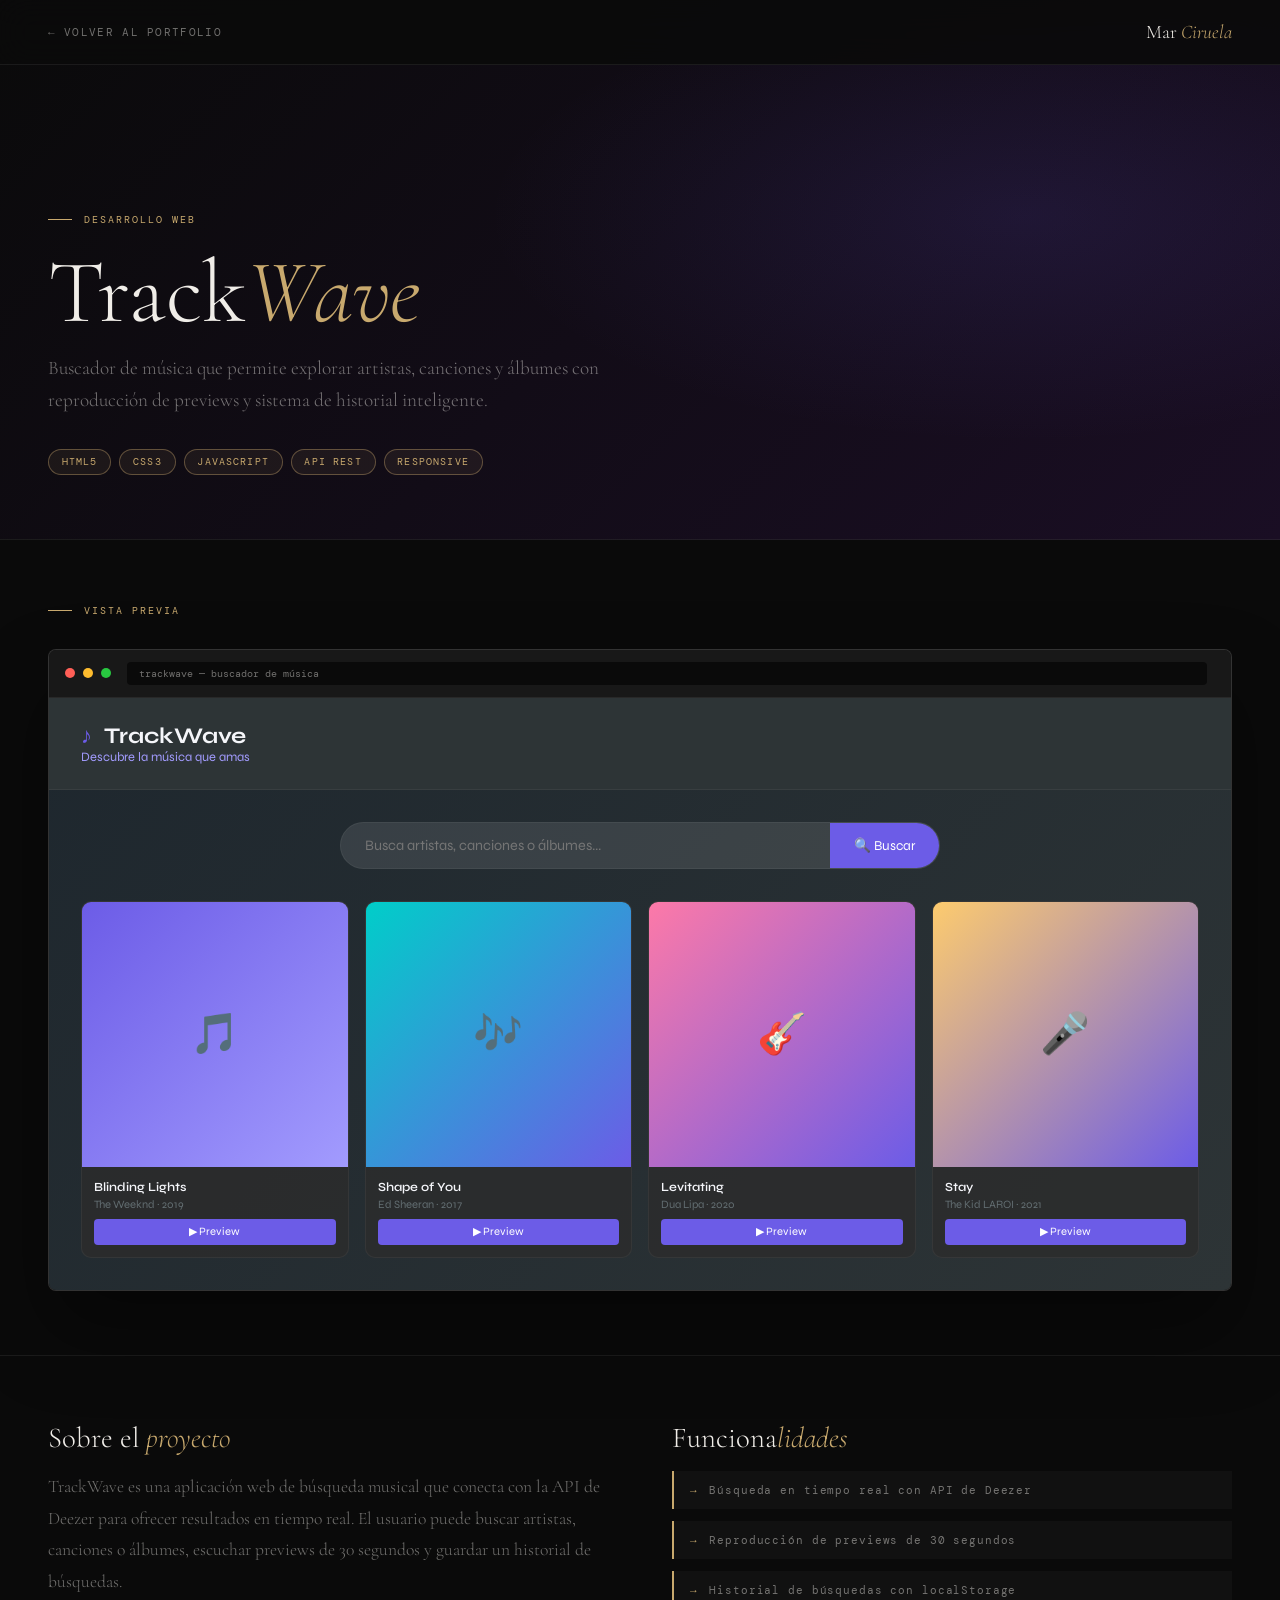
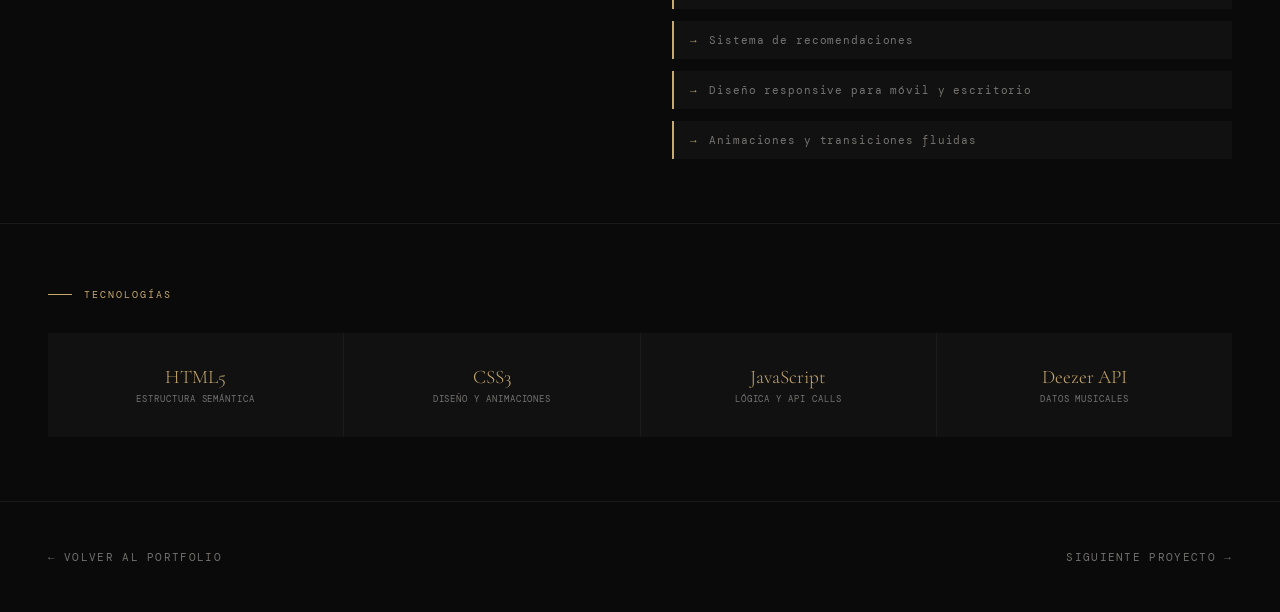
==== proyectos/buscador-musica.html @ 7651382b "Proyectos de desarrollo web añadidos" ====
<!DOCTYPE html>
<html lang="es">
<head>
  <meta charset="UTF-8">
  <meta name="viewport" content="width=device-width, initial-scale=1.0">
  <title>TrackWave — Mar Ciruela</title>
  <link href="https://fonts.googleapis.com/css2?family=Cormorant+Garamond:ital,wght@0,300;1,300;1,400&family=DM+Mono:wght@300;400&family=Syne:wght@400;700&display=swap" rel="stylesheet">
  <link rel="icon" type="image/svg+xml" href="../assets/logo/logo-main.svg">
  <style>
    *, *::before, *::after { margin: 0; padding: 0; box-sizing: border-box; }
    :root {
      --bg: #0a0a0a; --bg2: #111111; --bg3: #181818;
      --border: rgba(255,255,255,0.07); --border2: rgba(255,255,255,0.14);
      --text: #f0ede8; --muted: rgba(240,237,232,0.45);
      --accent: #c8a96e; --accent2: #e8d5b0;
      --font-display: 'Syne', sans-serif;
      --font-serif: 'Cormorant Garamond', serif;
      --font-mono: 'DM Mono', monospace;
    }
    body { background: var(--bg); color: var(--text); font-family: var(--font-display); }

    /* NAV */
    nav {
      position: fixed; top: 0; left: 0; right: 0; z-index: 100;
      display: flex; align-items: center; justify-content: space-between;
      padding: 1.25rem 3rem;
      border-bottom: 0.5px solid var(--border);
      background: rgba(10,10,10,0.9);
      backdrop-filter: blur(16px);
    }
    .nav-back {
      font-family: var(--font-mono); font-size: 0.68rem; letter-spacing: 0.12em;
      text-transform: uppercase; color: var(--muted); text-decoration: none;
      display: flex; align-items: center; gap: 0.5rem; transition: color 0.2s;
    }
    .nav-back:hover { color: var(--accent); }
    .nav-logo { font-family: var(--font-serif); font-size: 1.2rem; font-weight: 300; color: var(--text); }
    .nav-logo span { color: var(--accent); font-style: italic; }

    /* HERO PROYECTO */
    .project-hero {
      min-height: 60vh; display: flex; flex-direction: column; justify-content: flex-end;
      padding: 8rem 3rem 4rem;
      background: linear-gradient(135deg, #0a0a0a 0%, #1a0e24 100%);
      border-bottom: 0.5px solid var(--border);
      position: relative; overflow: hidden;
    }
    .project-hero::before {
      content: '';
      position: absolute; inset: 0;
      background: radial-gradient(ellipse 60% 60% at 80% 40%, rgba(108,92,231,0.12) 0%, transparent 70%);
    }
    .project-cat {
      font-family: var(--font-mono); font-size: 0.62rem; letter-spacing: 0.2em;
      text-transform: uppercase; color: var(--accent);
      display: flex; align-items: center; gap: 0.75rem; margin-bottom: 1.5rem;
    }
    .project-cat::before { content: ''; display: block; width: 24px; height: 1px; background: var(--accent); }
    .project-title {
      font-family: var(--font-serif); font-size: clamp(3rem, 7vw, 6rem);
      font-weight: 300; line-height: 0.95; margin-bottom: 1rem;
    }
    .project-title em { font-style: italic; color: var(--accent); }
    .project-desc {
      font-family: var(--font-serif); font-size: 1.2rem; font-weight: 300;
      color: var(--muted); max-width: 600px; line-height: 1.7; margin-bottom: 2rem;
    }
    .project-tags { display: flex; flex-wrap: wrap; gap: 0.5rem; }
    .tag {
      font-family: var(--font-mono); font-size: 0.6rem; letter-spacing: 0.12em;
      text-transform: uppercase; color: var(--accent);
      border: 0.5px solid rgba(200,169,110,0.4); background: rgba(200,169,110,0.08);
      padding: 0.35rem 0.8rem; border-radius: 100px;
    }

    /* PREVIEW */
    .project-preview {
      padding: 4rem 3rem;
      border-bottom: 0.5px solid var(--border);
    }
    .section-label {
      font-family: var(--font-mono); font-size: 0.62rem; letter-spacing: 0.2em;
      text-transform: uppercase; color: var(--accent);
      display: flex; align-items: center; gap: 0.75rem; margin-bottom: 2rem;
    }
    .section-label::before { content: ''; display: block; width: 24px; height: 1px; background: var(--accent); }

    .browser-frame {
      background: var(--bg2); border: 0.5px solid var(--border2); border-radius: 8px;
      overflow: hidden; box-shadow: 0 40px 80px rgba(0,0,0,0.4);
    }
    .browser-bar {
      background: var(--bg3); padding: 0.75rem 1rem;
      display: flex; align-items: center; gap: 0.5rem;
      border-bottom: 0.5px solid var(--border);
    }
    .browser-dot { width: 10px; height: 10px; border-radius: 50%; }
    .browser-dot:nth-child(1) { background: #ff5f57; }
    .browser-dot:nth-child(2) { background: #febc2e; }
    .browser-dot:nth-child(3) { background: #28c840; }
    .browser-url {
      flex: 1; background: var(--bg); border-radius: 4px;
      padding: 0.3rem 0.75rem; margin: 0 0.5rem;
      font-family: var(--font-mono); font-size: 0.62rem; color: var(--muted);
    }
    .browser-content {
      width: 100%; aspect-ratio: 16/9; border: none;
      background: #1e272e;
    }

    /* MOCKUP VISUAL cuando no hay iframe */
    .mockup {
      width: 100%; min-height: 400px;
      background: linear-gradient(135deg, #1e272e 0%, #2d3436 100%);
      display: flex; flex-direction: column;
    }
    .mockup-header {
      background: #2d3436; padding: 1.5rem 2rem;
      display: flex; align-items: center; justify-content: space-between;
      border-bottom: 1px solid rgba(255,255,255,0.05);
    }
    .mockup-logo { font-size: 1.4rem; font-weight: 700; color: #f5f6fa; font-family: 'Syne', sans-serif; }
    .mockup-logo span { color: #6c5ce7; margin-right: 0.5rem; }
    .mockup-subtitle { font-size: 0.8rem; color: #a29bfe; }
    .mockup-search {
      padding: 2rem; display: flex; justify-content: center;
    }
    .mockup-search-box {
      display: flex; width: 100%; max-width: 600px;
      background: rgba(255,255,255,0.1); border-radius: 50px;
      overflow: hidden; border: 1px solid rgba(255,255,255,0.05);
    }
    .mockup-input {
      flex: 1; padding: 0.875rem 1.5rem; background: transparent;
      border: none; color: #f5f6fa; font-family: 'Syne', sans-serif; font-size: 0.9rem;
    }
    .mockup-btn {
      padding: 0 1.5rem; background: #6c5ce7; color: white;
      border: none; font-size: 0.85rem; font-family: 'Syne', sans-serif;
    }
    .mockup-grid {
      padding: 0 2rem 2rem;
      display: grid; grid-template-columns: repeat(4, 1fr); gap: 1rem;
    }
    .mockup-card {
      background: rgba(44,44,44,0.8); border-radius: 10px; overflow: hidden;
      border: 1px solid rgba(255,255,255,0.05);
    }
    .mockup-card-img {
      width: 100%; aspect-ratio: 1; display: flex; align-items: center;
      justify-content: center; font-size: 2.5rem;
    }
    .mockup-card-info { padding: 0.75rem; }
    .mockup-card-title { font-size: 0.78rem; color: #f5f6fa; font-weight: 600; margin-bottom: 0.25rem; font-family: 'Syne', sans-serif; }
    .mockup-card-sub { font-size: 0.7rem; color: #636e72; margin-bottom: 0.5rem; font-family: 'Syne', sans-serif; }
    .mockup-card-btn {
      width: 100%; padding: 0.4rem; background: #6c5ce7; color: white;
      border: none; border-radius: 4px; font-size: 0.7rem; font-family: 'Syne', sans-serif;
    }

    /* INFO */
    .project-info { padding: 4rem 3rem; display: grid; grid-template-columns: 1fr 1fr; gap: 4rem; border-bottom: 0.5px solid var(--border); }
    .info-block h3 { font-family: var(--font-serif); font-size: 1.8rem; font-weight: 300; margin-bottom: 1rem; }
    .info-block h3 em { font-style: italic; color: var(--accent); }
    .info-block p { font-family: var(--font-serif); font-size: 1.1rem; font-weight: 300; color: var(--muted); line-height: 1.8; }
    .features { list-style: none; display: flex; flex-direction: column; gap: 0.75rem; }
    .features li {
      font-family: var(--font-mono); font-size: 0.68rem; letter-spacing: 0.08em;
      color: var(--muted); padding: 0.75rem 1rem;
      background: var(--bg2); border-left: 2px solid var(--accent);
      display: flex; align-items: center; gap: 0.75rem;
    }
    .features li::before { content: '→'; color: var(--accent); }

    /* TECH STACK */
    .tech-stack { padding: 4rem 3rem; border-bottom: 0.5px solid var(--border); }
    .tech-grid { display: grid; grid-template-columns: repeat(4, 1fr); gap: 1px; background: var(--border); margin-top: 2rem; }
    .tech-cell { background: var(--bg2); padding: 2rem; text-align: center; }
    .tech-name { font-family: var(--font-serif); font-size: 1.2rem; font-weight: 300; color: var(--accent); margin-bottom: 0.25rem; }
    .tech-desc { font-family: var(--font-mono); font-size: 0.58rem; letter-spacing: 0.1em; text-transform: uppercase; color: var(--muted); }

    /* FOOTER NAV */
    .project-nav { padding: 3rem; display: flex; justify-content: space-between; align-items: center; }
    .project-nav a {
      font-family: var(--font-mono); font-size: 0.68rem; letter-spacing: 0.12em;
      text-transform: uppercase; color: var(--muted); text-decoration: none;
      display: flex; align-items: center; gap: 0.5rem; transition: color 0.2s;
    }
    .project-nav a:hover { color: var(--accent); }

    @media (max-width: 768px) {
      nav { padding: 1rem 1.5rem; }
      .project-hero, .project-preview, .project-info, .tech-stack { padding: 4rem 1.5rem; }
      .project-info { grid-template-columns: 1fr; gap: 2rem; }
      .tech-grid { grid-template-columns: repeat(2, 1fr); }
      .mockup-grid { grid-template-columns: repeat(2, 1fr); }
      .project-nav { padding: 2rem 1.5rem; }
    }
  </style>
</head>
<body>

<nav>
  <a href="../index.html#portfolio" class="nav-back">← Volver al portfolio</a>
  <div class="nav-logo">Mar <span>Ciruela</span></div>
</nav>

<section class="project-hero">
  <div class="project-cat">Desarrollo web</div>
  <h1 class="project-title">Track<em>Wave</em></h1>
  <p class="project-desc">Buscador de música que permite explorar artistas, canciones y álbumes con reproducción de previews y sistema de historial inteligente.</p>
  <div class="project-tags">
    <span class="tag">HTML5</span>
    <span class="tag">CSS3</span>
    <span class="tag">JavaScript</span>
    <span class="tag">API REST</span>
    <span class="tag">Responsive</span>
  </div>
</section>

<section class="project-preview">
  <div class="section-label">Vista previa</div>
  <div class="browser-frame">
    <div class="browser-bar">
      <div class="browser-dot"></div>
      <div class="browser-dot"></div>
      <div class="browser-dot"></div>
      <div class="browser-url">trackwave — buscador de música</div>
    </div>
    <div class="mockup">
      <div class="mockup-header">
        <div>
          <div class="mockup-logo"><span>♪</span> TrackWave</div>
          <div class="mockup-subtitle">Descubre la música que amas</div>
        </div>
      </div>
      <div class="mockup-search">
        <div class="mockup-search-box">
          <input class="mockup-input" placeholder="Busca artistas, canciones o álbumes..." readonly>
          <button class="mockup-btn">🔍 Buscar</button>
        </div>
      </div>
      <div class="mockup-grid">
        <div class="mockup-card">
          <div class="mockup-card-img" style="background:linear-gradient(135deg,#6c5ce7,#a29bfe)">🎵</div>
          <div class="mockup-card-info">
            <div class="mockup-card-title">Blinding Lights</div>
            <div class="mockup-card-sub">The Weeknd · 2019</div>
            <button class="mockup-card-btn">▶ Preview</button>
          </div>
        </div>
        <div class="mockup-card">
          <div class="mockup-card-img" style="background:linear-gradient(135deg,#00cec9,#6c5ce7)">🎶</div>
          <div class="mockup-card-info">
            <div class="mockup-card-title">Shape of You</div>
            <div class="mockup-card-sub">Ed Sheeran · 2017</div>
            <button class="mockup-card-btn">▶ Preview</button>
          </div>
        </div>
        <div class="mockup-card">
          <div class="mockup-card-img" style="background:linear-gradient(135deg,#fd79a8,#6c5ce7)">🎸</div>
          <div class="mockup-card-info">
            <div class="mockup-card-title">Levitating</div>
            <div class="mockup-card-sub">Dua Lipa · 2020</div>
            <button class="mockup-card-btn">▶ Preview</button>
          </div>
        </div>
        <div class="mockup-card">
          <div class="mockup-card-img" style="background:linear-gradient(135deg,#fdcb6e,#6c5ce7)">🎤</div>
          <div class="mockup-card-info">
            <div class="mockup-card-title">Stay</div>
            <div class="mockup-card-sub">The Kid LAROI · 2021</div>
            <button class="mockup-card-btn">▶ Preview</button>
          </div>
        </div>
      </div>
    </div>
  </div>
</section>

<section class="project-info">
  <div class="info-block">
    <h3>Sobre el <em>proyecto</em></h3>
    <p>TrackWave es una aplicación web de búsqueda musical que conecta con la API de Deezer para ofrecer resultados en tiempo real. El usuario puede buscar artistas, canciones o álbumes, escuchar previews de 30 segundos y guardar un historial de búsquedas.</p>
  </div>
  <div class="info-block">
    <h3>Funciona<em>lidades</em></h3>
    <ul class="features">
      <li>Búsqueda en tiempo real con API de Deezer</li>
      <li>Reproducción de previews de 30 segundos</li>
      <li>Historial de búsquedas con localStorage</li>
      <li>Sistema de recomendaciones</li>
      <li>Diseño responsive para móvil y escritorio</li>
      <li>Animaciones y transiciones fluidas</li>
    </ul>
  </div>
</section>

<section class="tech-stack">
  <div class="section-label">Tecnologías</div>
  <div class="tech-grid">
    <div class="tech-cell">
      <div class="tech-name">HTML5</div>
      <div class="tech-desc">Estructura semántica</div>
    </div>
    <div class="tech-cell">
      <div class="tech-name">CSS3</div>
      <div class="tech-desc">Diseño y animaciones</div>
    </div>
    <div class="tech-cell">
      <div class="tech-name">JavaScript</div>
      <div class="tech-desc">Lógica y API calls</div>
    </div>
    <div class="tech-cell">
      <div class="tech-name">Deezer API</div>
      <div class="tech-desc">Datos musicales</div>
    </div>
  </div>
</section>

<div class="project-nav">
  <a href="../index.html#portfolio">← Volver al portfolio</a>
  <a href="ecommerce-reposteria.html">Siguiente proyecto →</a>
</div>

</body>
</html>
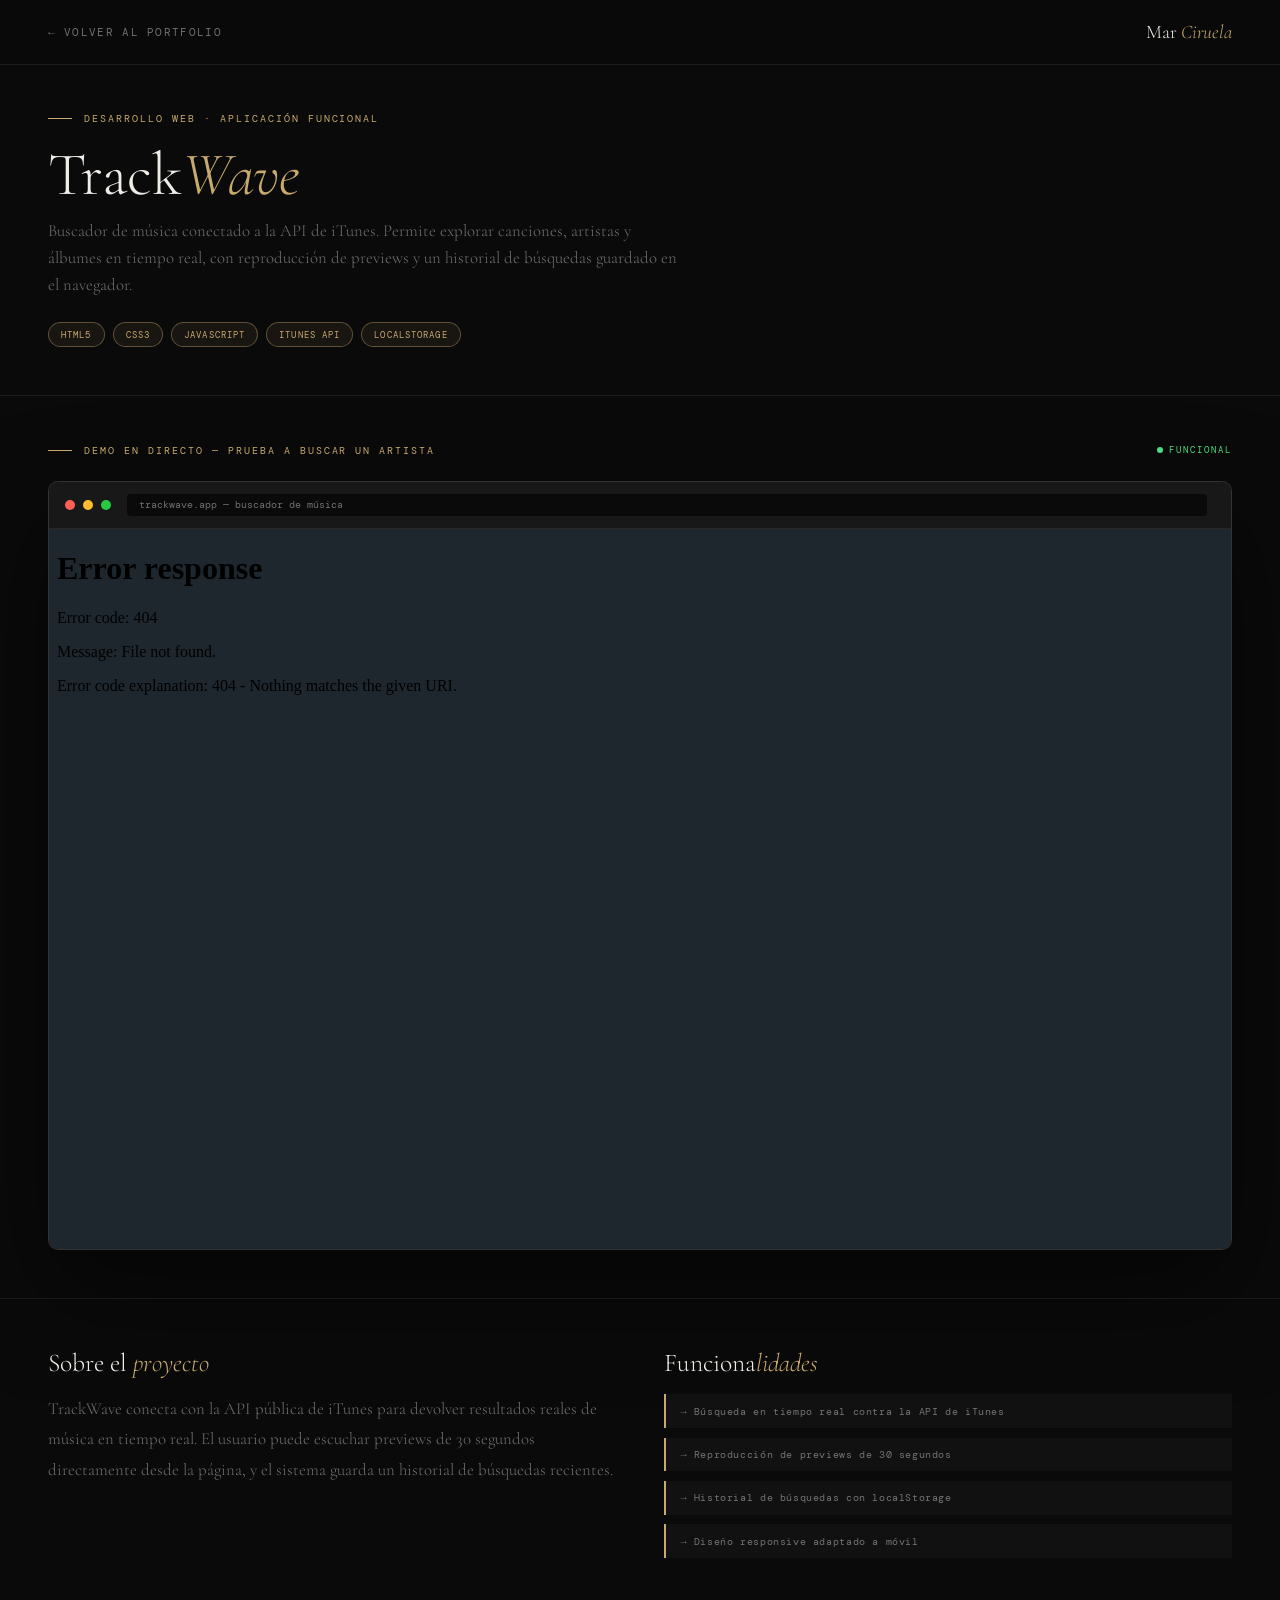
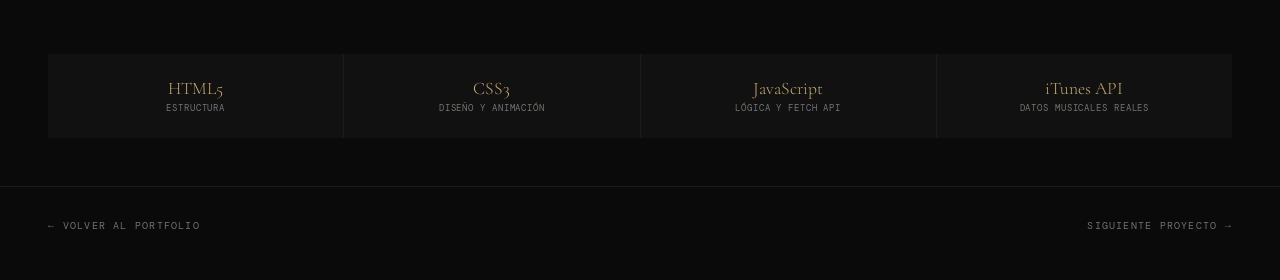
==== commit fa9a34cf: "Interfaces reales de Cine Montecastelo y Minigranja" ====
--- a/proyectos/buscador-musica.html
+++ b/proyectos/buscador-musica.html
@@ -18,183 +18,64 @@
       --font-mono: 'DM Mono', monospace;
     }
     body { background: var(--bg); color: var(--text); font-family: var(--font-display); }
-
-    /* NAV */
-    nav {
-      position: fixed; top: 0; left: 0; right: 0; z-index: 100;
-      display: flex; align-items: center; justify-content: space-between;
-      padding: 1.25rem 3rem;
-      border-bottom: 0.5px solid var(--border);
-      background: rgba(10,10,10,0.9);
-      backdrop-filter: blur(16px);
-    }
-    .nav-back {
-      font-family: var(--font-mono); font-size: 0.68rem; letter-spacing: 0.12em;
-      text-transform: uppercase; color: var(--muted); text-decoration: none;
-      display: flex; align-items: center; gap: 0.5rem; transition: color 0.2s;
-    }
+    nav { position: fixed; top: 0; left: 0; right: 0; z-index: 100; display: flex; align-items: center; justify-content: space-between; padding: 1.25rem 3rem; border-bottom: 0.5px solid var(--border); background: rgba(10,10,10,0.92); backdrop-filter: blur(16px); }
+    .nav-back { font-family: var(--font-mono); font-size: 0.68rem; letter-spacing: 0.12em; text-transform: uppercase; color: var(--muted); text-decoration: none; display: flex; align-items: center; gap: 0.5rem; transition: color 0.2s; }
     .nav-back:hover { color: var(--accent); }
     .nav-logo { font-family: var(--font-serif); font-size: 1.2rem; font-weight: 300; color: var(--text); }
     .nav-logo span { color: var(--accent); font-style: italic; }
 
-    /* HERO PROYECTO */
-    .project-hero {
-      min-height: 60vh; display: flex; flex-direction: column; justify-content: flex-end;
-      padding: 8rem 3rem 4rem;
-      background: linear-gradient(135deg, #0a0a0a 0%, #1a0e24 100%);
-      border-bottom: 0.5px solid var(--border);
-      position: relative; overflow: hidden;
-    }
-    .project-hero::before {
-      content: '';
-      position: absolute; inset: 0;
-      background: radial-gradient(ellipse 60% 60% at 80% 40%, rgba(108,92,231,0.12) 0%, transparent 70%);
-    }
-    .project-cat {
-      font-family: var(--font-mono); font-size: 0.62rem; letter-spacing: 0.2em;
-      text-transform: uppercase; color: var(--accent);
-      display: flex; align-items: center; gap: 0.75rem; margin-bottom: 1.5rem;
-    }
+    .project-hero { padding: 7rem 3rem 3rem; border-bottom: 0.5px solid var(--border); }
+    .project-cat { font-family: var(--font-mono); font-size: 0.62rem; letter-spacing: 0.2em; text-transform: uppercase; color: var(--accent); display: flex; align-items: center; gap: 0.75rem; margin-bottom: 1.25rem; }
     .project-cat::before { content: ''; display: block; width: 24px; height: 1px; background: var(--accent); }
-    .project-title {
-      font-family: var(--font-serif); font-size: clamp(3rem, 7vw, 6rem);
-      font-weight: 300; line-height: 0.95; margin-bottom: 1rem;
-    }
+    .project-title { font-family: var(--font-serif); font-size: clamp(2.2rem, 5vw, 3.8rem); font-weight: 300; line-height: 1; margin-bottom: 0.75rem; }
     .project-title em { font-style: italic; color: var(--accent); }
-    .project-desc {
-      font-family: var(--font-serif); font-size: 1.2rem; font-weight: 300;
-      color: var(--muted); max-width: 600px; line-height: 1.7; margin-bottom: 2rem;
-    }
+    .project-desc { font-family: var(--font-serif); font-size: 1.05rem; font-weight: 300; color: var(--muted); max-width: 640px; line-height: 1.6; margin-bottom: 1.5rem; }
     .project-tags { display: flex; flex-wrap: wrap; gap: 0.5rem; }
-    .tag {
-      font-family: var(--font-mono); font-size: 0.6rem; letter-spacing: 0.12em;
-      text-transform: uppercase; color: var(--accent);
-      border: 0.5px solid rgba(200,169,110,0.4); background: rgba(200,169,110,0.08);
-      padding: 0.35rem 0.8rem; border-radius: 100px;
-    }
+    .tag { font-family: var(--font-mono); font-size: 0.58rem; letter-spacing: 0.12em; text-transform: uppercase; color: var(--accent); border: 0.5px solid rgba(200,169,110,0.4); background: rgba(200,169,110,0.08); padding: 0.32rem 0.75rem; border-radius: 100px; }
 
-    /* PREVIEW */
-    .project-preview {
-      padding: 4rem 3rem;
-      border-bottom: 0.5px solid var(--border);
-    }
-    .section-label {
-      font-family: var(--font-mono); font-size: 0.62rem; letter-spacing: 0.2em;
-      text-transform: uppercase; color: var(--accent);
-      display: flex; align-items: center; gap: 0.75rem; margin-bottom: 2rem;
-    }
-    .section-label::before { content: ''; display: block; width: 24px; height: 1px; background: var(--accent); }
+    .demo-section { padding: 3rem; }
+    .section-label { font-family: var(--font-mono); font-size: 0.62rem; letter-spacing: 0.2em; text-transform: uppercase; color: var(--accent); display: flex; align-items: center; justify-content: space-between; margin-bottom: 1.5rem; }
+    .section-label-text { display: flex; align-items: center; gap: 0.75rem; }
+    .section-label-text::before { content: ''; display: block; width: 24px; height: 1px; background: var(--accent); }
+    .live-badge { display: flex; align-items: center; gap: 0.4rem; font-size: 0.58rem; color: #4ade80; }
+    .live-dot { width: 6px; height: 6px; border-radius: 50%; background: #4ade80; animation: pulse 2s infinite; }
+    @keyframes pulse { 0%,100% { opacity: 1; } 50% { opacity: 0.3; } }
 
-    .browser-frame {
-      background: var(--bg2); border: 0.5px solid var(--border2); border-radius: 8px;
-      overflow: hidden; box-shadow: 0 40px 80px rgba(0,0,0,0.4);
-    }
-    .browser-bar {
-      background: var(--bg3); padding: 0.75rem 1rem;
-      display: flex; align-items: center; gap: 0.5rem;
-      border-bottom: 0.5px solid var(--border);
-    }
+    .browser-frame { background: var(--bg2); border: 0.5px solid var(--border2); border-radius: 10px; overflow: hidden; box-shadow: 0 40px 100px rgba(0,0,0,0.5); }
+    .browser-bar { background: var(--bg3); padding: 0.75rem 1rem; display: flex; align-items: center; gap: 0.5rem; border-bottom: 0.5px solid var(--border); }
     .browser-dot { width: 10px; height: 10px; border-radius: 50%; }
     .browser-dot:nth-child(1) { background: #ff5f57; }
     .browser-dot:nth-child(2) { background: #febc2e; }
     .browser-dot:nth-child(3) { background: #28c840; }
-    .browser-url {
-      flex: 1; background: var(--bg); border-radius: 4px;
-      padding: 0.3rem 0.75rem; margin: 0 0.5rem;
-      font-family: var(--font-mono); font-size: 0.62rem; color: var(--muted);
-    }
-    .browser-content {
-      width: 100%; aspect-ratio: 16/9; border: none;
-      background: #1e272e;
-    }
+    .browser-url { flex: 1; background: var(--bg); border-radius: 4px; padding: 0.3rem 0.75rem; margin: 0 0.5rem; font-family: var(--font-mono); font-size: 0.62rem; color: var(--muted); }
+    .browser-content { width: 100%; height: 80vh; border: none; display: block; background: #1e272e; }
 
-    /* MOCKUP VISUAL cuando no hay iframe */
-    .mockup {
-      width: 100%; min-height: 400px;
-      background: linear-gradient(135deg, #1e272e 0%, #2d3436 100%);
-      display: flex; flex-direction: column;
-    }
-    .mockup-header {
-      background: #2d3436; padding: 1.5rem 2rem;
-      display: flex; align-items: center; justify-content: space-between;
-      border-bottom: 1px solid rgba(255,255,255,0.05);
-    }
-    .mockup-logo { font-size: 1.4rem; font-weight: 700; color: #f5f6fa; font-family: 'Syne', sans-serif; }
-    .mockup-logo span { color: #6c5ce7; margin-right: 0.5rem; }
-    .mockup-subtitle { font-size: 0.8rem; color: #a29bfe; }
-    .mockup-search {
-      padding: 2rem; display: flex; justify-content: center;
-    }
-    .mockup-search-box {
-      display: flex; width: 100%; max-width: 600px;
-      background: rgba(255,255,255,0.1); border-radius: 50px;
-      overflow: hidden; border: 1px solid rgba(255,255,255,0.05);
-    }
-    .mockup-input {
-      flex: 1; padding: 0.875rem 1.5rem; background: transparent;
-      border: none; color: #f5f6fa; font-family: 'Syne', sans-serif; font-size: 0.9rem;
-    }
-    .mockup-btn {
-      padding: 0 1.5rem; background: #6c5ce7; color: white;
-      border: none; font-size: 0.85rem; font-family: 'Syne', sans-serif;
-    }
-    .mockup-grid {
-      padding: 0 2rem 2rem;
-      display: grid; grid-template-columns: repeat(4, 1fr); gap: 1rem;
-    }
-    .mockup-card {
-      background: rgba(44,44,44,0.8); border-radius: 10px; overflow: hidden;
-      border: 1px solid rgba(255,255,255,0.05);
-    }
-    .mockup-card-img {
-      width: 100%; aspect-ratio: 1; display: flex; align-items: center;
-      justify-content: center; font-size: 2.5rem;
-    }
-    .mockup-card-info { padding: 0.75rem; }
-    .mockup-card-title { font-size: 0.78rem; color: #f5f6fa; font-weight: 600; margin-bottom: 0.25rem; font-family: 'Syne', sans-serif; }
-    .mockup-card-sub { font-size: 0.7rem; color: #636e72; margin-bottom: 0.5rem; font-family: 'Syne', sans-serif; }
-    .mockup-card-btn {
-      width: 100%; padding: 0.4rem; background: #6c5ce7; color: white;
-      border: none; border-radius: 4px; font-size: 0.7rem; font-family: 'Syne', sans-serif;
-    }
+    .project-info { padding: 3rem; display: grid; grid-template-columns: 1fr 1fr; gap: 3rem; border-top: 0.5px solid var(--border); }
+    .info-block h3 { font-family: var(--font-serif); font-size: 1.6rem; font-weight: 300; margin-bottom: 1rem; }
+    .info-block h3 em { font-style: italic; color: var(--accent); }
+    .info-block p { font-family: var(--font-serif); font-size: 1.05rem; font-weight: 300; color: var(--muted); line-height: 1.8; }
+    .features { list-style: none; display: flex; flex-direction: column; gap: 0.6rem; }
+    .features li { font-family: var(--font-mono); font-size: 0.64rem; letter-spacing: 0.06em; color: var(--muted); padding: 0.65rem 0.9rem; background: var(--bg2); border-left: 2px solid var(--accent); }
 
-    /* INFO */
-    .project-info { padding: 4rem 3rem; display: grid; grid-template-columns: 1fr 1fr; gap: 4rem; border-bottom: 0.5px solid var(--border); }
-    .info-block h3 { font-family: var(--font-serif); font-size: 1.8rem; font-weight: 300; margin-bottom: 1rem; }
-    .info-block h3 em { font-style: italic; color: var(--accent); }
-    .info-block p { font-family: var(--font-serif); font-size: 1.1rem; font-weight: 300; color: var(--muted); line-height: 1.8; }
-    .features { list-style: none; display: flex; flex-direction: column; gap: 0.75rem; }
-    .features li {
-      font-family: var(--font-mono); font-size: 0.68rem; letter-spacing: 0.08em;
-      color: var(--muted); padding: 0.75rem 1rem;
-      background: var(--bg2); border-left: 2px solid var(--accent);
-      display: flex; align-items: center; gap: 0.75rem;
-    }
-    .features li::before { content: '→'; color: var(--accent); }
+    .tech-stack { padding: 2rem 3rem 3rem; }
+    .tech-grid { display: grid; grid-template-columns: repeat(4, 1fr); gap: 1px; background: var(--border); margin-top: 1rem; }
+    .tech-cell { background: var(--bg2); padding: 1.5rem; text-align: center; }
+    .tech-name { font-family: var(--font-serif); font-size: 1.1rem; font-weight: 300; color: var(--accent); }
+    .tech-desc { font-family: var(--font-mono); font-size: 0.56rem; letter-spacing: 0.1em; text-transform: uppercase; color: var(--muted); margin-top: 0.2rem; }
 
-    /* TECH STACK */
-    .tech-stack { padding: 4rem 3rem; border-bottom: 0.5px solid var(--border); }
-    .tech-grid { display: grid; grid-template-columns: repeat(4, 1fr); gap: 1px; background: var(--border); margin-top: 2rem; }
-    .tech-cell { background: var(--bg2); padding: 2rem; text-align: center; }
-    .tech-name { font-family: var(--font-serif); font-size: 1.2rem; font-weight: 300; color: var(--accent); margin-bottom: 0.25rem; }
-    .tech-desc { font-family: var(--font-mono); font-size: 0.58rem; letter-spacing: 0.1em; text-transform: uppercase; color: var(--muted); }
-
-    /* FOOTER NAV */
-    .project-nav { padding: 3rem; display: flex; justify-content: space-between; align-items: center; }
-    .project-nav a {
-      font-family: var(--font-mono); font-size: 0.68rem; letter-spacing: 0.12em;
-      text-transform: uppercase; color: var(--muted); text-decoration: none;
-      display: flex; align-items: center; gap: 0.5rem; transition: color 0.2s;
-    }
+    .project-nav { padding: 2rem 3rem 3rem; display: flex; justify-content: space-between; align-items: center; border-top: 0.5px solid var(--border); }
+    .project-nav a { font-family: var(--font-mono); font-size: 0.64rem; letter-spacing: 0.12em; text-transform: uppercase; color: var(--muted); text-decoration: none; transition: color 0.2s; }
     .project-nav a:hover { color: var(--accent); }
 
     @media (max-width: 768px) {
       nav { padding: 1rem 1.5rem; }
-      .project-hero, .project-preview, .project-info, .tech-stack { padding: 4rem 1.5rem; }
-      .project-info { grid-template-columns: 1fr; gap: 2rem; }
+      .project-hero { padding: 5rem 1.5rem 2rem; }
+      .demo-section { padding: 2rem 1.5rem; }
+      .project-info { grid-template-columns: 1fr; gap: 1.5rem; padding: 2rem 1.5rem; }
+      .tech-stack { padding: 1rem 1.5rem 2rem; }
       .tech-grid { grid-template-columns: repeat(2, 1fr); }
-      .mockup-grid { grid-template-columns: repeat(2, 1fr); }
-      .project-nav { padding: 2rem 1.5rem; }
+      .browser-content { height: 70vh; }
+      .project-nav { padding: 1.5rem; flex-direction: column; gap: 1rem; }
     }
   </style>
 </head>
@@ -206,115 +87,56 @@
 </nav>
 
 <section class="project-hero">
-  <div class="project-cat">Desarrollo web</div>
+  <div class="project-cat">Desarrollo web · Aplicación funcional</div>
   <h1 class="project-title">Track<em>Wave</em></h1>
-  <p class="project-desc">Buscador de música que permite explorar artistas, canciones y álbumes con reproducción de previews y sistema de historial inteligente.</p>
+  <p class="project-desc">Buscador de música conectado a la API de iTunes. Permite explorar canciones, artistas y álbumes en tiempo real, con reproducción de previews y un historial de búsquedas guardado en el navegador.</p>
   <div class="project-tags">
     <span class="tag">HTML5</span>
     <span class="tag">CSS3</span>
     <span class="tag">JavaScript</span>
-    <span class="tag">API REST</span>
-    <span class="tag">Responsive</span>
+    <span class="tag">iTunes API</span>
+    <span class="tag">LocalStorage</span>
   </div>
 </section>
 
-<section class="project-preview">
-  <div class="section-label">Vista previa</div>
+<section class="demo-section">
+  <div class="section-label">
+    <span class="section-label-text">Demo en directo — prueba a buscar un artista</span>
+    <span class="live-badge"><span class="live-dot"></span>FUNCIONAL</span>
+  </div>
   <div class="browser-frame">
     <div class="browser-bar">
       <div class="browser-dot"></div>
       <div class="browser-dot"></div>
       <div class="browser-dot"></div>
-      <div class="browser-url">trackwave — buscador de música</div>
+      <div class="browser-url">trackwave.app — buscador de música</div>
     </div>
-    <div class="mockup">
-      <div class="mockup-header">
-        <div>
-          <div class="mockup-logo"><span>♪</span> TrackWave</div>
-          <div class="mockup-subtitle">Descubre la música que amas</div>
-        </div>
-      </div>
-      <div class="mockup-search">
-        <div class="mockup-search-box">
-          <input class="mockup-input" placeholder="Busca artistas, canciones o álbumes..." readonly>
-          <button class="mockup-btn">🔍 Buscar</button>
-        </div>
-      </div>
-      <div class="mockup-grid">
-        <div class="mockup-card">
-          <div class="mockup-card-img" style="background:linear-gradient(135deg,#6c5ce7,#a29bfe)">🎵</div>
-          <div class="mockup-card-info">
-            <div class="mockup-card-title">Blinding Lights</div>
-            <div class="mockup-card-sub">The Weeknd · 2019</div>
-            <button class="mockup-card-btn">▶ Preview</button>
-          </div>
-        </div>
-        <div class="mockup-card">
-          <div class="mockup-card-img" style="background:linear-gradient(135deg,#00cec9,#6c5ce7)">🎶</div>
-          <div class="mockup-card-info">
-            <div class="mockup-card-title">Shape of You</div>
-            <div class="mockup-card-sub">Ed Sheeran · 2017</div>
-            <button class="mockup-card-btn">▶ Preview</button>
-          </div>
-        </div>
-        <div class="mockup-card">
-          <div class="mockup-card-img" style="background:linear-gradient(135deg,#fd79a8,#6c5ce7)">🎸</div>
-          <div class="mockup-card-info">
-            <div class="mockup-card-title">Levitating</div>
-            <div class="mockup-card-sub">Dua Lipa · 2020</div>
-            <button class="mockup-card-btn">▶ Preview</button>
-          </div>
-        </div>
-        <div class="mockup-card">
-          <div class="mockup-card-img" style="background:linear-gradient(135deg,#fdcb6e,#6c5ce7)">🎤</div>
-          <div class="mockup-card-info">
-            <div class="mockup-card-title">Stay</div>
-            <div class="mockup-card-sub">The Kid LAROI · 2021</div>
-            <button class="mockup-card-btn">▶ Preview</button>
-          </div>
-        </div>
-      </div>
-    </div>
+    <iframe class="browser-content" src="buscador-musica/index.html" title="TrackWave demo"></iframe>
   </div>
 </section>
 
 <section class="project-info">
   <div class="info-block">
     <h3>Sobre el <em>proyecto</em></h3>
-    <p>TrackWave es una aplicación web de búsqueda musical que conecta con la API de Deezer para ofrecer resultados en tiempo real. El usuario puede buscar artistas, canciones o álbumes, escuchar previews de 30 segundos y guardar un historial de búsquedas.</p>
+    <p>TrackWave conecta con la API pública de iTunes para devolver resultados reales de música en tiempo real. El usuario puede escuchar previews de 30 segundos directamente desde la página, y el sistema guarda un historial de búsquedas recientes.</p>
   </div>
   <div class="info-block">
     <h3>Funciona<em>lidades</em></h3>
     <ul class="features">
-      <li>Búsqueda en tiempo real con API de Deezer</li>
-      <li>Reproducción de previews de 30 segundos</li>
-      <li>Historial de búsquedas con localStorage</li>
-      <li>Sistema de recomendaciones</li>
-      <li>Diseño responsive para móvil y escritorio</li>
-      <li>Animaciones y transiciones fluidas</li>
+      <li>→ Búsqueda en tiempo real contra la API de iTunes</li>
+      <li>→ Reproducción de previews de 30 segundos</li>
+      <li>→ Historial de búsquedas con localStorage</li>
+      <li>→ Diseño responsive adaptado a móvil</li>
     </ul>
   </div>
 </section>
 
 <section class="tech-stack">
-  <div class="section-label">Tecnologías</div>
   <div class="tech-grid">
-    <div class="tech-cell">
-      <div class="tech-name">HTML5</div>
-      <div class="tech-desc">Estructura semántica</div>
-    </div>
-    <div class="tech-cell">
-      <div class="tech-name">CSS3</div>
-      <div class="tech-desc">Diseño y animaciones</div>
-    </div>
-    <div class="tech-cell">
-      <div class="tech-name">JavaScript</div>
-      <div class="tech-desc">Lógica y API calls</div>
-    </div>
-    <div class="tech-cell">
-      <div class="tech-name">Deezer API</div>
-      <div class="tech-desc">Datos musicales</div>
-    </div>
+    <div class="tech-cell"><div class="tech-name">HTML5</div><div class="tech-desc">Estructura</div></div>
+    <div class="tech-cell"><div class="tech-name">CSS3</div><div class="tech-desc">Diseño y animación</div></div>
+    <div class="tech-cell"><div class="tech-name">JavaScript</div><div class="tech-desc">Lógica y fetch API</div></div>
+    <div class="tech-cell"><div class="tech-name">iTunes API</div><div class="tech-desc">Datos musicales reales</div></div>
   </div>
 </section>
 
